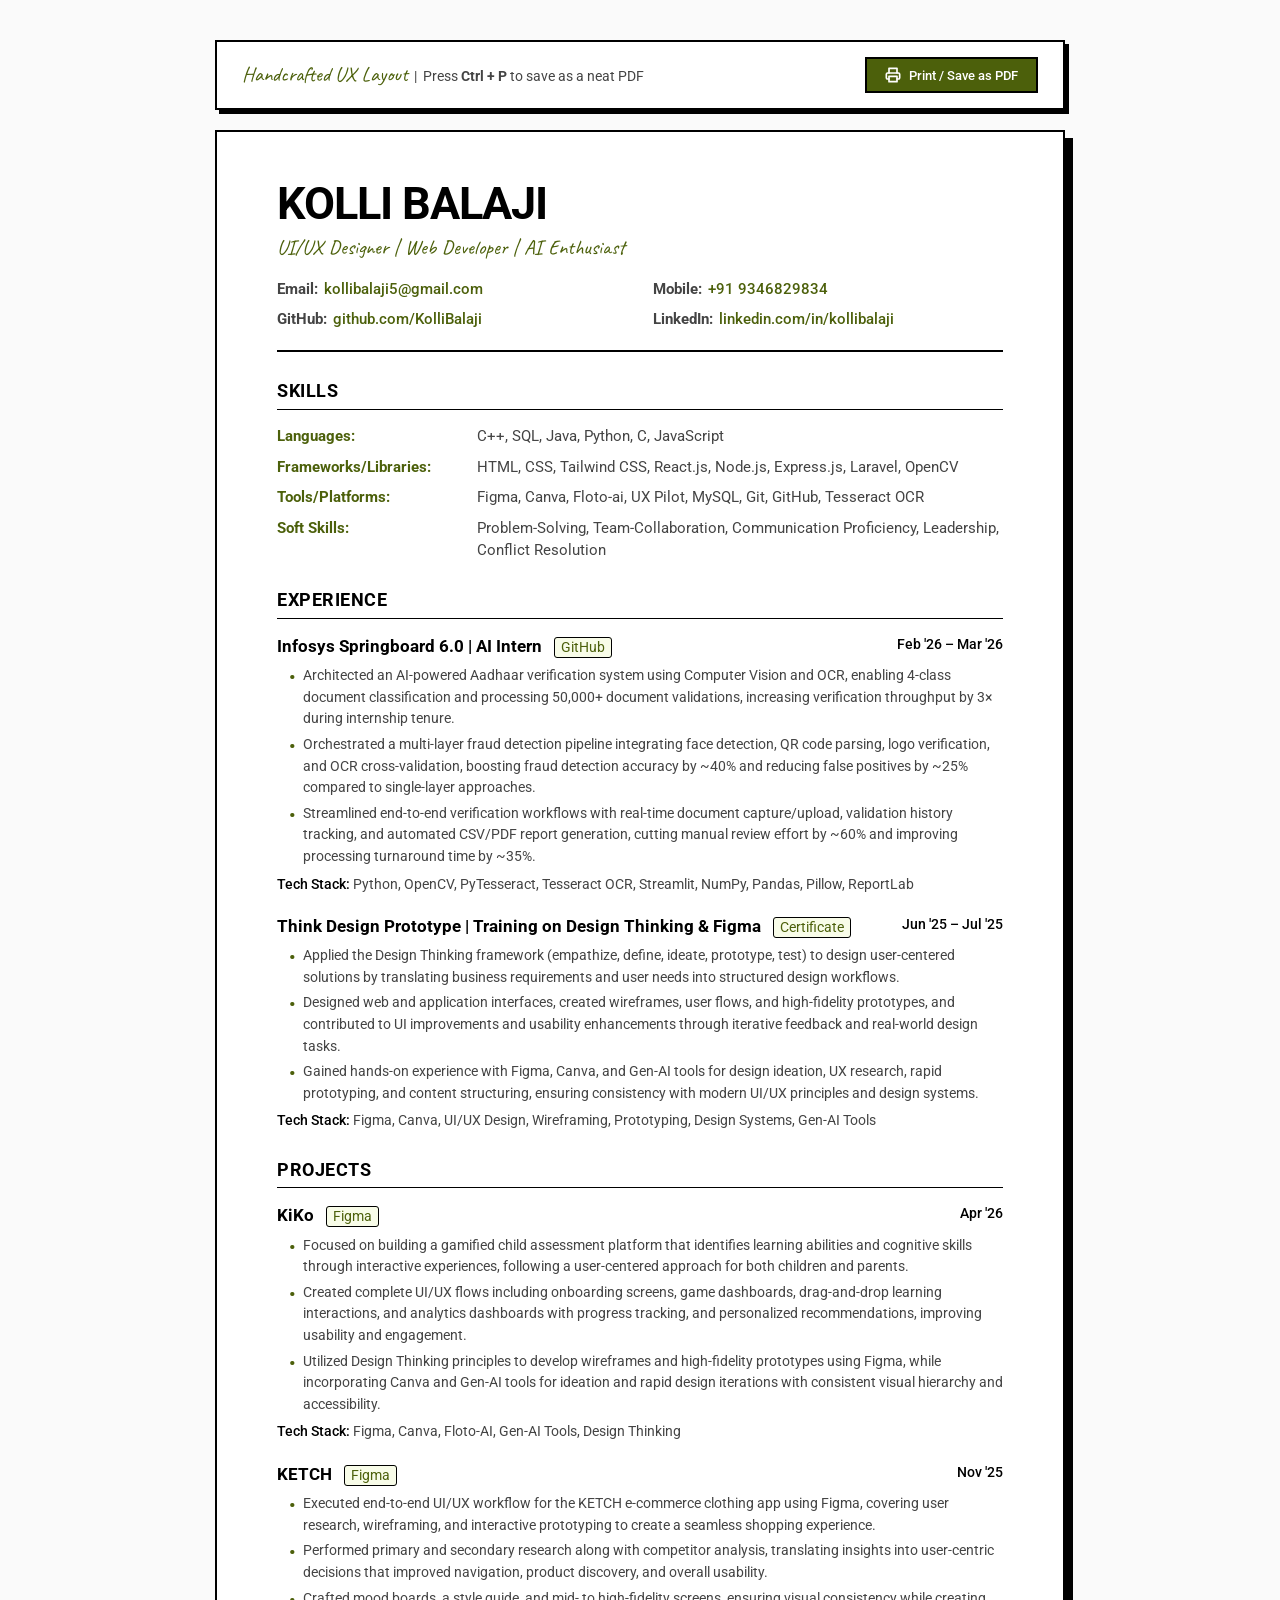
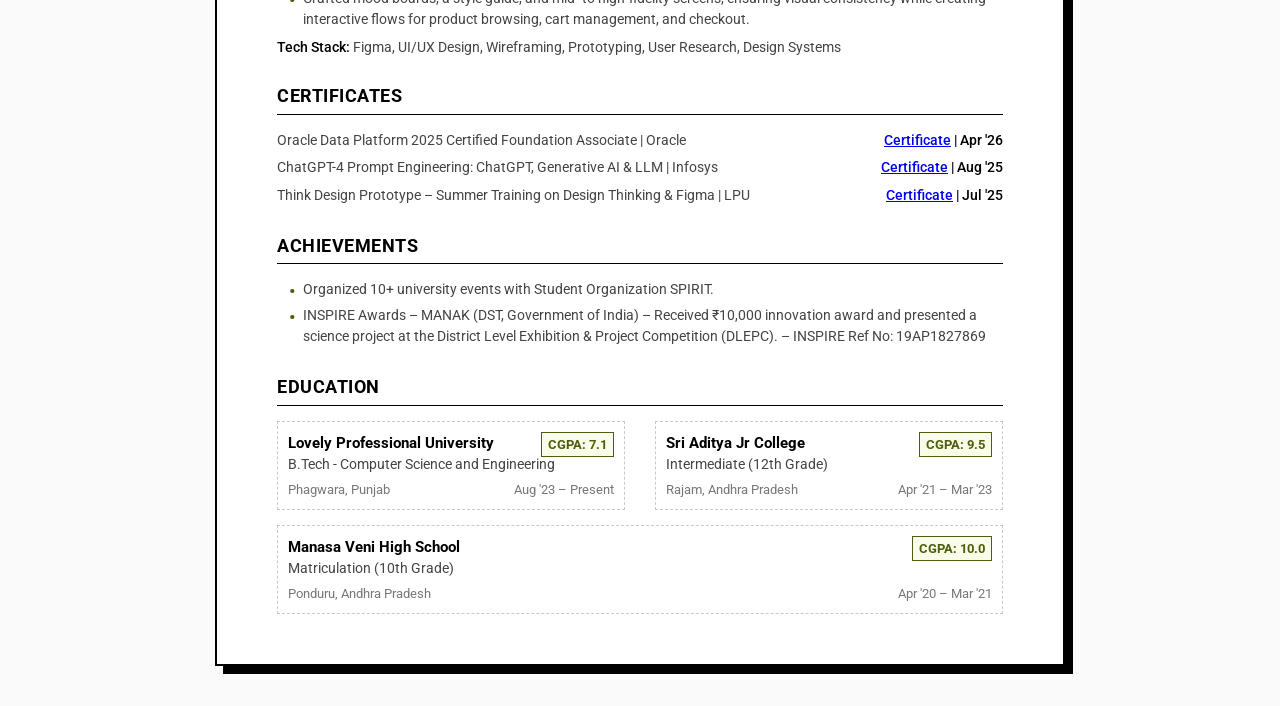
==== cv.html @ a43c0f27 "Initial commit" ====
<!DOCTYPE html>
<html lang="en">
<head>
  <meta charset="UTF-8">
  <meta name="viewport" content="width=device-width, initial-scale=1.0">
  <title>Kolli Balaji - Resume</title>
  <link rel="preconnect" href="https://fonts.googleapis.com">
  <link rel="preconnect" href="https://fonts.gstatic.com" crossorigin>
  <link href="https://fonts.googleapis.com/css2?family=Roboto:wght@300;400;500;700&family=Caveat:wght@700&display=swap" rel="stylesheet">
  <style>
    :root {
      --primary: hsl(74, 79%, 21%);
      --primary-light: hsl(74, 79%, 95%);
      --black: #000000;
      --dark-grey: #444444;
      --light-grey: #C9C9C9;
      --bg: #FAFAFA;
      --border-color: #000000;
    }

    * {
      box-sizing: border-box;
      margin: 0;
      padding: 0;
    }

    body {
      font-family: 'Roboto', sans-serif;
      background-color: var(--bg);
      color: var(--black);
      line-height: 1.5;
      padding: 40px 20px;
    }

    .resume-container {
      max-width: 850px;
      margin: 0 auto;
      background-color: #ffffff;
      padding: 50px 60px;
      border: 2px solid var(--border-color);
      box-shadow: 8px 8px 0px var(--black);
      position: relative;
    }

    /* Print control button */
    .print-bar {
      max-width: 850px;
      margin: 0 auto 20px auto;
      display: flex;
      justify-content: space-between;
      align-items: center;
      background: #ffffff;
      padding: 15px 25px;
      border: 2px solid var(--black);
      box-shadow: 4px 4px 0px var(--black);
    }

    .btn-print {
      background-color: var(--primary);
      color: #ffffff;
      border: 2px solid var(--black);
      padding: 8px 18px;
      font-weight: 500;
      cursor: pointer;
      font-family: 'Roboto', sans-serif;
      display: inline-flex;
      align-items: center;
      gap: 8px;
      transition: all 0.2s ease;
    }

    .btn-print:hover {
      background-color: #ffffff;
      color: var(--black);
      box-shadow: 2px 2px 0px var(--black);
      transform: translate(-1px, -1px);
    }

    .print-msg {
      font-size: 0.9rem;
      color: var(--dark-grey);
    }

    .sketch-tag {
      font-family: 'Caveat', cursive;
      color: var(--primary);
      font-size: 1.3rem;
    }

    /* Header styling */
    header {
      border-bottom: 2.5px solid var(--black);
      padding-bottom: 20px;
      margin-bottom: 25px;
    }

    .header-main {
      display: flex;
      justify-content: space-between;
      align-items: flex-start;
    }

    h1 {
      font-size: 2.8rem;
      font-weight: 700;
      text-transform: uppercase;
      letter-spacing: -1px;
      line-height: 1;
    }

    .contact-info {
      display: grid;
      grid-template-columns: repeat(2, 1fr);
      gap: 8px 25px;
      margin-top: 15px;
      font-size: 0.92rem;
    }

    .contact-item {
      display: flex;
      align-items: center;
      gap: 6px;
      color: var(--dark-grey);
    }

    .contact-item a {
      color: var(--primary);
      text-decoration: none;
      font-weight: 500;
    }

    .contact-item a:hover {
      text-decoration: underline;
    }

    /* Sections */
    section {
      margin-bottom: 25px;
    }

    h2 {
      font-size: 1.15rem;
      font-weight: 700;
      text-transform: uppercase;
      border-bottom: 1.5px solid var(--black);
      padding-bottom: 4px;
      margin-bottom: 15px;
      letter-spacing: 0.5px;
      display: flex;
      justify-content: space-between;
    }

    /* Skills layout */
    .skills-grid {
      display: grid;
      grid-template-columns: 180px 1fr;
      gap: 10px 20px;
      margin-bottom: 8px;
    }

    .skill-category {
      font-weight: 700;
      color: var(--primary);
      font-size: 0.95rem;
    }

    .skill-list {
      font-size: 0.92rem;
      color: var(--dark-grey);
    }

    /* Experience & Projects layout */
    .timeline-item {
      margin-bottom: 20px;
    }

    .timeline-item:last-child {
      margin-bottom: 0;
    }

    .item-header {
      display: flex;
      justify-content: space-between;
      align-items: flex-start;
      margin-bottom: 6px;
    }

    .role-title {
      font-weight: 700;
      font-size: 1.05rem;
    }

    .role-title a {
      color: var(--primary);
      text-decoration: none;
      font-size: 0.9rem;
      margin-left: 8px;
      border: 1px solid var(--black);
      padding: 1px 6px;
      border-radius: 3px;
      font-weight: 400;
      background: var(--primary-light);
    }

    .role-title a:hover {
      background: var(--primary);
      color: #ffffff;
    }

    .item-date {
      font-weight: 500;
      font-size: 0.9rem;
      color: var(--black);
    }

    .timeline-item ul {
      list-style-type: none;
      padding-left: 12px;
    }

    .timeline-item li {
      position: relative;
      font-size: 0.9rem;
      color: var(--dark-grey);
      margin-bottom: 4px;
      padding-left: 14px;
    }

    .timeline-item li::before {
      content: "•";
      color: var(--primary);
      font-weight: bold;
      position: absolute;
      left: 0;
      top: -1px;
      font-size: 1.1rem;
    }

    .tech-stack {
      margin-top: 6px;
      font-size: 0.85rem;
      font-weight: 500;
      color: var(--black);
    }

    .tech-stack span {
      font-weight: 400;
      color: var(--dark-grey);
    }

    /* Certs & Achievements grid */
    .cert-item {
      display: flex;
      justify-content: space-between;
      font-size: 0.9rem;
      margin-bottom: 6px;
    }

    .cert-title {
      color: var(--dark-grey);
    }

    .cert-title a {
      color: var(--primary);
      text-decoration: none;
      font-weight: 500;
    }

    .cert-title a:hover {
      text-decoration: underline;
    }

    /* Education */
    .edu-grid {
      display: grid;
      grid-template-columns: 1fr 1fr;
      gap: 15px 30px;
    }

    .edu-item {
      border: 1px dashed var(--light-grey);
      padding: 10px;
      position: relative;
    }

    .edu-school {
      font-weight: 700;
      font-size: 0.95rem;
    }

    .edu-degree {
      font-size: 0.88rem;
      color: var(--dark-grey);
    }

    .edu-gpa {
      position: absolute;
      top: 10px;
      right: 10px;
      background: var(--primary-light);
      border: 1px solid var(--primary);
      color: var(--primary);
      font-size: 0.8rem;
      font-weight: 700;
      padding: 2px 6px;
    }

    .edu-loc-date {
      display: flex;
      justify-content: space-between;
      font-size: 0.8rem;
      color: #777777;
      margin-top: 4px;
    }

    /* Print styles */
    @media print {
      body {
        background-color: #ffffff;
        padding: 0;
      }

      .print-bar {
        display: none !important;
      }

      .resume-container {
        border: none;
        box-shadow: none;
        padding: 0;
        max-width: 100%;
      }

      h1 {
        font-size: 2.4rem;
      }

      body, p, li, .skill-list, .contact-info {
        font-size: 0.85rem;
      }

      .role-title {
        font-size: 0.95rem;
      }

      .role-title a {
        display: none !important; /* Hide links during paper print */
      }

      section {
        margin-bottom: 18px;
      }

      .edu-item {
        border: 1px solid #ddd;
      }
    }
  </style>
</head>
<body>

  <div class="print-bar">
    <div class="print-msg">
      <span class="sketch-tag">Handcrafted UX Layout</span> &nbsp;|&nbsp; Press <strong>Ctrl + P</strong> to save as a neat PDF
    </div>
    <button class="btn-print" onclick="window.print()">
      <svg width="16" height="16" viewBox="0 0 24 24" fill="none" stroke="currentColor" stroke-width="2.5" stroke-linecap="round" stroke-linejoin="round"><path d="M6 9V2h12v7"></path><path d="M6 18H4a2 2 0 0 1-2-2v-5a2 2 0 0 1 2-2h16a2 2 0 0 1 2 2v5a2 2 0 0 1-2 2h-2"></path><rect x="6" y="14" width="12" height="8"></rect></svg>
      Print / Save as PDF
    </button>
  </div>

  <div class="resume-container">
    <header>
      <div class="header-main">
        <div>
          <h1>Kolli Balaji</h1>
          <div class="sketch-tag" style="margin-top: 5px;">UI/UX Designer | Web Developer | AI Enthusiast</div>
        </div>
      </div>
      
      <div class="contact-info">
        <div class="contact-item">
          <strong>Email:</strong> <a href="mailto:kollibalaji5@gmail.com">kollibalaji5@gmail.com</a>
        </div>
        <div class="contact-item">
          <strong>Mobile:</strong> <a href="tel:+919346829834">+91 9346829834</a>
        </div>
        <div class="contact-item">
          <strong>GitHub:</strong> <a href="https://github.com/KolliBalaji" target="_blank">github.com/KolliBalaji</a>
        </div>
        <div class="contact-item">
          <strong>LinkedIn:</strong> <a href="https://www.linkedin.com/in/kollibalaji" target="_blank">linkedin.com/in/kollibalaji</a>
        </div>
      </div>
    </header>

    <section>
      <h2>Skills</h2>
      <div class="skills-grid">
        <div class="skill-category">Languages:</div>
        <div class="skill-list">C++, SQL, Java, Python, C, JavaScript</div>
      </div>
      <div class="skills-grid">
        <div class="skill-category">Frameworks/Libraries:</div>
        <div class="skill-list">HTML, CSS, Tailwind CSS, React.js, Node.js, Express.js, Laravel, OpenCV</div>
      </div>
      <div class="skills-grid">
        <div class="skill-category">Tools/Platforms:</div>
        <div class="skill-list">Figma, Canva, Floto-ai, UX Pilot, MySQL, Git, GitHub, Tesseract OCR</div>
      </div>
      <div class="skills-grid">
        <div class="skill-category">Soft Skills:</div>
        <div class="skill-list">Problem-Solving, Team-Collaboration, Communication Proficiency, Leadership, Conflict Resolution</div>
      </div>
    </section>

    <section>
      <h2>Experience</h2>
      
      <div class="timeline-item">
        <div class="item-header">
          <div class="role-title">
            Infosys Springboard 6.0 | AI Intern
            <a href="https://github.com/KolliBalaji/aadhaar-fraud-detection-ai" target="_blank">GitHub</a>
          </div>
          <div class="item-date">Feb '26 – Mar '26</div>
        </div>
        <ul>
          <li>Architected an AI-powered Aadhaar verification system using Computer Vision and OCR, enabling 4-class document classification and processing 50,000+ document validations, increasing verification throughput by 3× during internship tenure.</li>
          <li>Orchestrated a multi-layer fraud detection pipeline integrating face detection, QR code parsing, logo verification, and OCR cross-validation, boosting fraud detection accuracy by ~40% and reducing false positives by ~25% compared to single-layer approaches.</li>
          <li>Streamlined end-to-end verification workflows with real-time document capture/upload, validation history tracking, and automated CSV/PDF report generation, cutting manual review effort by ~60% and improving processing turnaround time by ~35%.</li>
        </ul>
        <div class="tech-stack">Tech Stack: <span>Python, OpenCV, PyTesseract, Tesseract OCR, Streamlit, NumPy, Pandas, Pillow, ReportLab</span></div>
      </div>

      <div class="timeline-item" style="margin-top: 15px;">
        <div class="item-header">
          <div class="role-title">
            Think Design Prototype | Training on Design Thinking & Figma
            <a href="https://drive.google.com/file/d/1aQsr3ALfSO2BWC7L0L4JQ26cXRKFJSgW/view" target="_blank">Certificate</a>
          </div>
          <div class="item-date">Jun '25 – Jul '25</div>
        </div>
        <ul>
          <li>Applied the Design Thinking framework (empathize, define, ideate, prototype, test) to design user-centered solutions by translating business requirements and user needs into structured design workflows.</li>
          <li>Designed web and application interfaces, created wireframes, user flows, and high-fidelity prototypes, and contributed to UI improvements and usability enhancements through iterative feedback and real-world design tasks.</li>
          <li>Gained hands-on experience with Figma, Canva, and Gen-AI tools for design ideation, UX research, rapid prototyping, and content structuring, ensuring consistency with modern UI/UX principles and design systems.</li>
        </ul>
        <div class="tech-stack">Tech Stack: <span>Figma, Canva, UI/UX Design, Wireframing, Prototyping, Design Systems, Gen-AI Tools</span></div>
      </div>
    </section>

    <section>
      <h2>Projects</h2>
      
      <div class="timeline-item">
        <div class="item-header">
          <div class="role-title">
            KiKo
            <a href="https://www.figma.com/design/3E2ZAhY82IMAVAk1bPoMPQ/KiKo?node-id=0-1&t=lb3w9QcZo79icS0m-0" target="_blank">Figma</a>
          </div>
          <div class="item-date">Apr '26</div>
        </div>
        <ul>
          <li>Focused on building a gamified child assessment platform that identifies learning abilities and cognitive skills through interactive experiences, following a user-centered approach for both children and parents.</li>
          <li>Created complete UI/UX flows including onboarding screens, game dashboards, drag-and-drop learning interactions, and analytics dashboards with progress tracking, and personalized recommendations, improving usability and engagement.</li>
          <li>Utilized Design Thinking principles to develop wireframes and high-fidelity prototypes using Figma, while incorporating Canva and Gen-AI tools for ideation and rapid design iterations with consistent visual hierarchy and accessibility.</li>
        </ul>
        <div class="tech-stack">Tech Stack: <span>Figma, Canva, Floto-AI, Gen-AI Tools, Design Thinking</span></div>
      </div>

      <div class="timeline-item" style="margin-top: 15px;">
        <div class="item-header">
          <div class="role-title">
            KETCH
            <a href="https://www.figma.com/design/LfGDPmmlXSQy2OpMPIG8Aw/KETCH?node-id=0-1&t=friRsgQ981UUZUnN-0" target="_blank">Figma</a>
          </div>
          <div class="item-date">Nov '25</div>
        </div>
        <ul>
          <li>Executed end-to-end UI/UX workflow for the KETCH e-commerce clothing app using Figma, covering user research, wireframing, and interactive prototyping to create a seamless shopping experience.</li>
          <li>Performed primary and secondary research along with competitor analysis, translating insights into user-centric decisions that improved navigation, product discovery, and overall usability.</li>
          <li>Crafted mood boards, a style guide, and mid- to high-fidelity screens, ensuring visual consistency while creating interactive flows for product browsing, cart management, and checkout.</li>
        </ul>
        <div class="tech-stack">Tech Stack: <span>Figma, UI/UX Design, Wireframing, Prototyping, User Research, Design Systems</span></div>
      </div>
    </section>

    <section>
      <h2>Certificates</h2>
      <div class="cert-item">
        <div class="cert-title">Oracle Data Platform 2025 Certified Foundation Associate | Oracle</div>
        <div class="item-date"><a href="https://drive.google.com/file/d/1JhtYxiGAUt0V3AQdQPDb9cWGkT8BQiIC/view" target="_blank">Certificate</a> | Apr '26</div>
      </div>
      <div class="cert-item">
        <div class="cert-title">ChatGPT-4 Prompt Engineering: ChatGPT, Generative AI & LLM | Infosys</div>
        <div class="item-date"><a href="https://drive.google.com/file/d/1nnjAhhT8p2Oygbuzg8PcpQWQKDQrIm-_/view" target="_blank">Certificate</a> | Aug '25</div>
      </div>
      <div class="cert-item">
        <div class="cert-title">Think Design Prototype – Summer Training on Design Thinking & Figma | LPU</div>
        <div class="item-date"><a href="https://drive.google.com/file/d/1aQsr3ALfSO2BWC7L0L4JQ26cXRKFJSgW/view" target="_blank">Certificate</a> | Jul '25</div>
      </div>
    </section>

    <section>
      <h2>Achievements</h2>
      <div class="timeline-item" style="margin-bottom: 0;">
        <ul>
          <li>Organized 10+ university events with Student Organization SPIRIT.</li>
          <li>INSPIRE Awards – MANAK (DST, Government of India) – Received ₹10,000 innovation award and presented a science project at the District Level Exhibition & Project Competition (DLEPC). – INSPIRE Ref No: 19AP1827869</li>
        </ul>
      </div>
    </section>

    <section style="margin-bottom: 0;">
      <h2>Education</h2>
      <div class="edu-grid">
        <div class="edu-item">
          <div class="edu-school">Lovely Professional University</div>
          <div class="edu-degree">B.Tech - Computer Science and Engineering</div>
          <div class="edu-gpa">CGPA: 7.1</div>
          <div class="edu-loc-date">
            <span>Phagwara, Punjab</span>
            <span>Aug '23 – Present</span>
          </div>
        </div>
        <div class="edu-item">
          <div class="edu-school">Sri Aditya Jr College</div>
          <div class="edu-degree">Intermediate (12th Grade)</div>
          <div class="edu-gpa">CGPA: 9.5</div>
          <div class="edu-loc-date">
            <span>Rajam, Andhra Pradesh</span>
            <span>Apr '21 – Mar '23</span>
          </div>
        </div>
        <div class="edu-item" style="grid-column: span 2;">
          <div class="edu-school">Manasa Veni High School</div>
          <div class="edu-degree">Matriculation (10th Grade)</div>
          <div class="edu-gpa">CGPA: 10.0</div>
          <div class="edu-loc-date">
            <span>Ponduru, Andhra Pradesh</span>
            <span>Apr '20 – Mar '21</span>
          </div>
        </div>
      </div>
    </section>
  </div>

</body>
</html>
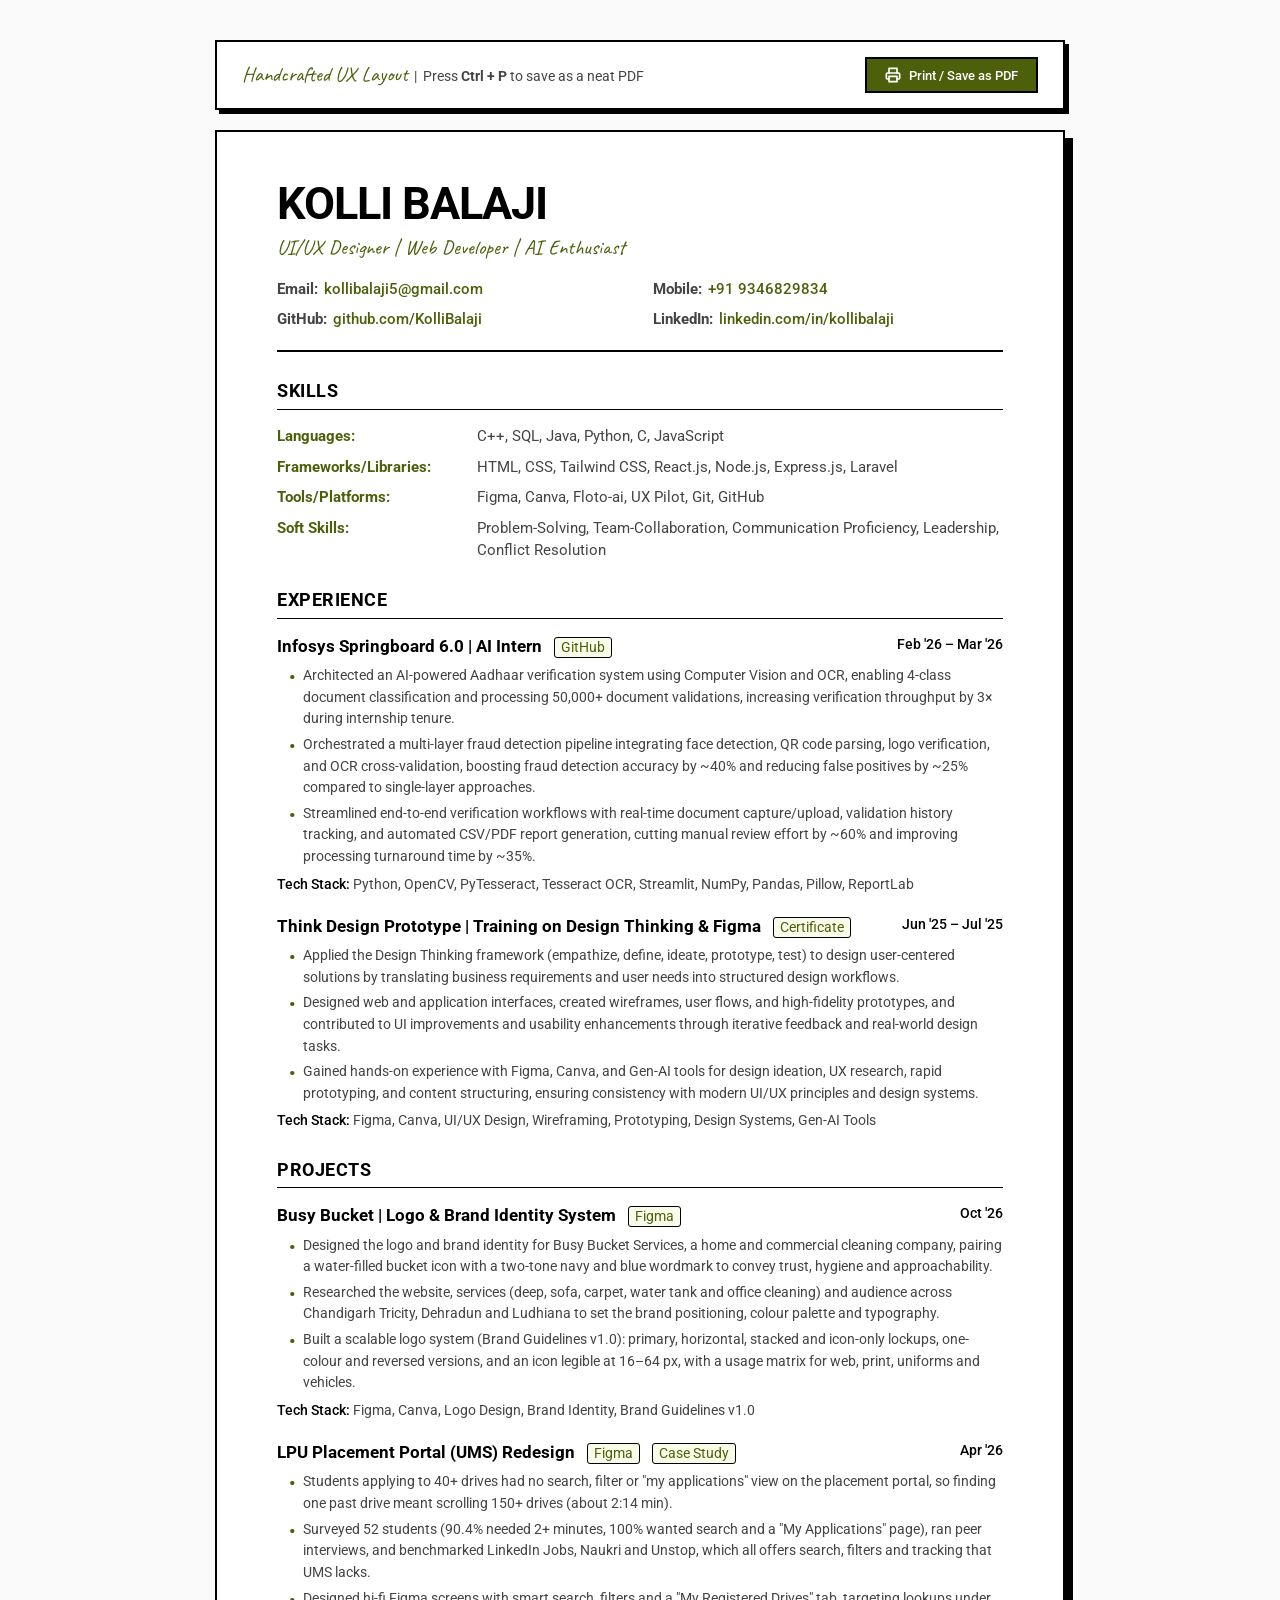
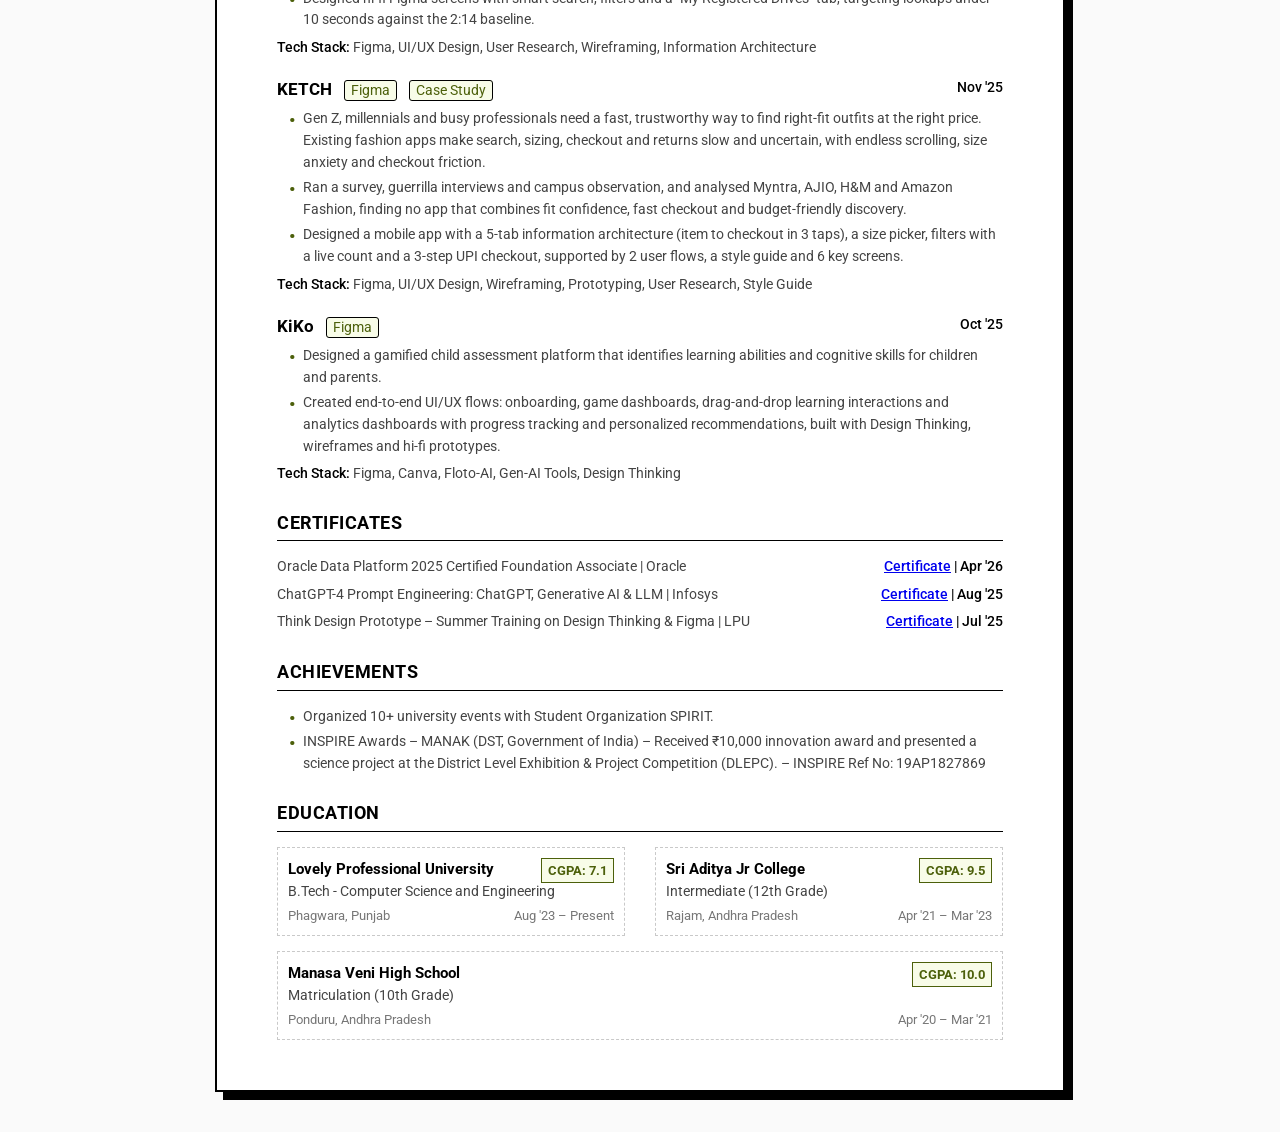
==== commit f841e1e3: "Update resume link, remove skills, and update projects matching CV" ====
--- a/cv.html
+++ b/cv.html
@@ -402,11 +402,11 @@
       </div>
       <div class="skills-grid">
         <div class="skill-category">Frameworks/Libraries:</div>
-        <div class="skill-list">HTML, CSS, Tailwind CSS, React.js, Node.js, Express.js, Laravel, OpenCV</div>
+        <div class="skill-list">HTML, CSS, Tailwind CSS, React.js, Node.js, Express.js, Laravel</div>
       </div>
       <div class="skills-grid">
         <div class="skill-category">Tools/Platforms:</div>
-        <div class="skill-list">Figma, Canva, Floto-ai, UX Pilot, MySQL, Git, GitHub, Tesseract OCR</div>
+        <div class="skill-list">Figma, Canva, Floto-ai, UX Pilot, Git, GitHub</div>
       </div>
       <div class="skills-grid">
         <div class="skill-category">Soft Skills:</div>
@@ -456,33 +456,66 @@
       <div class="timeline-item">
         <div class="item-header">
           <div class="role-title">
-            KiKo
-            <a href="https://www.figma.com/design/3E2ZAhY82IMAVAk1bPoMPQ/KiKo?node-id=0-1&t=lb3w9QcZo79icS0m-0" target="_blank">Figma</a>
+            Busy Bucket | Logo & Brand Identity System
+            <a href="https://www.figma.com/design/GegZbl9f5fP4g5ddtXI5np/Designs?node-id=1-339&t=6cBf91iBD0EufsrI-1" target="_blank">Figma</a>
+          </div>
+          <div class="item-date">Oct '26</div>
+        </div>
+        <ul>
+          <li>Designed the logo and brand identity for Busy Bucket Services, a home and commercial cleaning company, pairing a water-filled bucket icon with a two-tone navy and blue wordmark to convey trust, hygiene and approachability.</li>
+          <li>Researched the website, services (deep, sofa, carpet, water tank and office cleaning) and audience across Chandigarh Tricity, Dehradun and Ludhiana to set the brand positioning, colour palette and typography.</li>
+          <li>Built a scalable logo system (Brand Guidelines v1.0): primary, horizontal, stacked and icon-only lockups, one-colour and reversed versions, and an icon legible at 16–64 px, with a usage matrix for web, print, uniforms and vehicles.</li>
+        </ul>
+        <div class="tech-stack">Tech Stack: <span>Figma, Canva, Logo Design, Brand Identity, Brand Guidelines v1.0</span></div>
+      </div>
+
+      <div class="timeline-item" style="margin-top: 15px;">
+        <div class="item-header">
+          <div class="role-title">
+            LPU Placement Portal (UMS) Redesign
+            <a href="https://www.figma.com/design/GegZbl9f5fP4g5ddtXI5np/Designs?node-id=17-2&t=bGVlUEbriPbgyVVc-1" target="_blank">Figma</a>
+            <a href="https://docs.google.com/presentation/d/1wmzdVAEFOKhMt_Uzgi7oOhh8c4TJxLV5/edit?usp=sharing&ouid=117281247211261428867&rtpof=true&sd=true" target="_blank">Case Study</a>
           </div>
           <div class="item-date">Apr '26</div>
         </div>
         <ul>
-          <li>Focused on building a gamified child assessment platform that identifies learning abilities and cognitive skills through interactive experiences, following a user-centered approach for both children and parents.</li>
-          <li>Created complete UI/UX flows including onboarding screens, game dashboards, drag-and-drop learning interactions, and analytics dashboards with progress tracking, and personalized recommendations, improving usability and engagement.</li>
-          <li>Utilized Design Thinking principles to develop wireframes and high-fidelity prototypes using Figma, while incorporating Canva and Gen-AI tools for ideation and rapid design iterations with consistent visual hierarchy and accessibility.</li>
-        </ul>
-        <div class="tech-stack">Tech Stack: <span>Figma, Canva, Floto-AI, Gen-AI Tools, Design Thinking</span></div>
+          <li>Students applying to 40+ drives had no search, filter or "my applications" view on the placement portal, so finding one past drive meant scrolling 150+ drives (about 2:14 min).</li>
+          <li>Surveyed 52 students (90.4% needed 2+ minutes, 100% wanted search and a "My Applications" page), ran peer interviews, and benchmarked LinkedIn Jobs, Naukri and Unstop, which all offers search, filters and tracking that UMS lacks.</li>
+          <li>Designed hi-fi Figma screens with smart search, filters and a "My Registered Drives" tab, targeting lookups under 10 seconds against the 2:14 baseline.</li>
+        </ul>
+        <div class="tech-stack">Tech Stack: <span>Figma, UI/UX Design, User Research, Wireframing, Information Architecture</span></div>
       </div>
 
       <div class="timeline-item" style="margin-top: 15px;">
         <div class="item-header">
           <div class="role-title">
             KETCH
-            <a href="https://www.figma.com/design/LfGDPmmlXSQy2OpMPIG8Aw/KETCH?node-id=0-1&t=friRsgQ981UUZUnN-0" target="_blank">Figma</a>
+            <a href="https://www.figma.com/design/LfGDPmmlXSQy2OpMPIG8Aw/KETCH?node-id=0-1&t=g96Q9UxIUr9BtAyS-1" target="_blank">Figma</a>
+            <a href="https://docs.google.com/presentation/d/1m-7cczfOedR-s1u1jG4dlcyoNbr4yDxL/edit?usp=sharing&ouid=117281247211261428867&rtpof=true&sd=true" target="_blank">Case Study</a>
           </div>
           <div class="item-date">Nov '25</div>
         </div>
         <ul>
-          <li>Executed end-to-end UI/UX workflow for the KETCH e-commerce clothing app using Figma, covering user research, wireframing, and interactive prototyping to create a seamless shopping experience.</li>
-          <li>Performed primary and secondary research along with competitor analysis, translating insights into user-centric decisions that improved navigation, product discovery, and overall usability.</li>
-          <li>Crafted mood boards, a style guide, and mid- to high-fidelity screens, ensuring visual consistency while creating interactive flows for product browsing, cart management, and checkout.</li>
-        </ul>
-        <div class="tech-stack">Tech Stack: <span>Figma, UI/UX Design, Wireframing, Prototyping, User Research, Design Systems</span></div>
+          <li>Gen Z, millennials and busy professionals need a fast, trustworthy way to find right-fit outfits at the right price. Existing fashion apps make search, sizing, checkout and returns slow and uncertain, with endless scrolling, size anxiety and checkout friction.</li>
+          <li>Ran a survey, guerrilla interviews and campus observation, and analysed Myntra, AJIO, H&M and Amazon Fashion, finding no app that combines fit confidence, fast checkout and budget-friendly discovery.</li>
+          <li>Designed a mobile app with a 5-tab information architecture (item to checkout in 3 taps), a size picker, filters with a live count and a 3-step UPI checkout, supported by 2 user flows, a style guide and 6 key screens.</li>
+        </ul>
+        <div class="tech-stack">Tech Stack: <span>Figma, UI/UX Design, Wireframing, Prototyping, User Research, Style Guide</span></div>
+      </div>
+
+      <div class="timeline-item" style="margin-top: 15px;">
+        <div class="item-header">
+          <div class="role-title">
+            KiKo
+            <a href="https://www.figma.com/design/3E2ZAhY82IMAVAk1bPoMPQ/KiKo?node-id=0-1&t=bdvq85VaRq2BPPCO-1" target="_blank">Figma</a>
+          </div>
+          <div class="item-date">Oct '25</div>
+        </div>
+        <ul>
+          <li>Designed a gamified child assessment platform that identifies learning abilities and cognitive skills for children and parents.</li>
+          <li>Created end-to-end UI/UX flows: onboarding, game dashboards, drag-and-drop learning interactions and analytics dashboards with progress tracking and personalized recommendations, built with Design Thinking, wireframes and hi-fi prototypes.</li>
+        </ul>
+        <div class="tech-stack">Tech Stack: <span>Figma, Canva, Floto-AI, Gen-AI Tools, Design Thinking</span></div>
       </div>
     </section>
 
